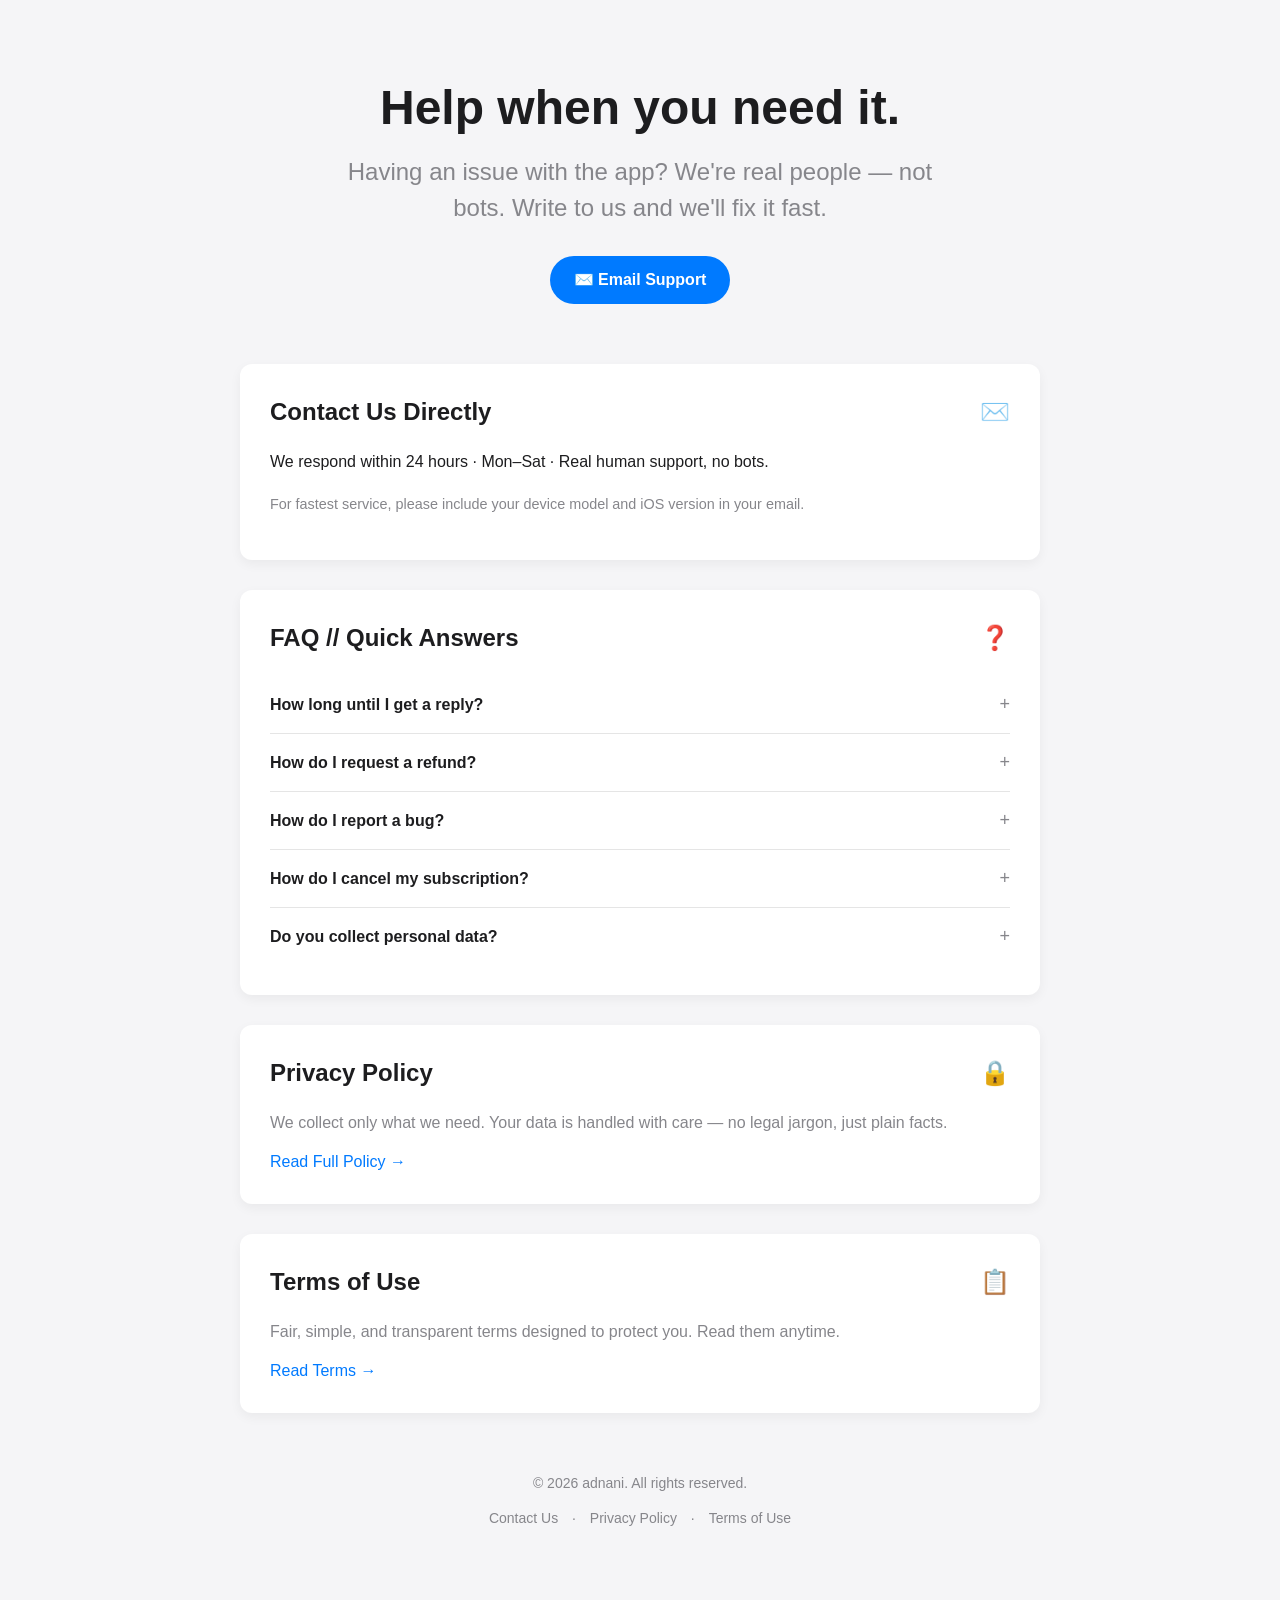
==== index.html @ 338322b2 "support website for ios app" ====
<!DOCTYPE html>
<html lang="en">

<head>
    <meta charset="UTF-8">
    <meta name="viewport" content="width=device-width, initial-scale=1.0">
    <title>Support - Your App Name</title>
    <style>
        :root {
            --primary-color: #007aff;
            /* iOS Blue */
            --bg-color: #f5f5f7;
            --text-color: #1d1d1f;
            --secondary-text: #86868b;
            --white: #ffffff;
            --border-radius: 12px;
            --spacing: 20px;
        }

        body {
            font-family: -apple-system, BlinkMacSystemFont, "Segoe UI", Roboto, Helvetica, Arial, sans-serif;
            background-color: var(--bg-color);
            color: var(--text-color);
            margin: 0;
            padding: 0;
            line-height: 1.5;
        }

        .container {
            max-width: 800px;
            margin: 0 auto;
            padding: 40px 20px;
        }

        header {
            text-align: center;
            margin-bottom: 60px;
        }

        h1 {
            font-size: 48px;
            font-weight: 700;
            margin-bottom: 10px;
        }

        .subtitle {
            font-size: 24px;
            color: var(--secondary-text);
            max-width: 600px;
            margin: 0 auto 30px;
        }

        .btn {
            display: inline-block;
            background-color: var(--primary-color);
            color: var(--white);
            padding: 12px 24px;
            border-radius: 24px;
            text-decoration: none;
            font-weight: 600;
            transition: opacity 0.2s;
        }

        .btn:hover {
            opacity: 0.9;
        }

        .section {
            background-color: var(--white);
            border-radius: var(--border-radius);
            padding: 30px;
            margin-bottom: 30px;
            box-shadow: 0 4px 12px rgba(0, 0, 0, 0.05);
        }

        .section-header {
            display: flex;
            justify-content: space-between;
            align-items: center;
            margin-bottom: 20px;
        }

        .section-header h2 {
            margin: 0;
            font-size: 24px;
        }

        .icon {
            font-size: 24px;
        }

        /* FAQ Styling */
        .faq-item {
            border-bottom: 1px solid #e5e5e5;
            padding: 15px 0;
        }

        .faq-item:last-child {
            border-bottom: none;
        }

        .faq-question {
            font-weight: 600;
            cursor: pointer;
            display: flex;
            justify-content: space-between;
            align-items: center;
        }

        .faq-answer {
            display: none;
            margin-top: 10px;
            color: var(--secondary-text);
            font-size: 15px;
        }

        .faq-answer.active {
            display: block;
        }

        .plus {
            font-weight: normal;
            color: var(--secondary-text);
            font-size: 18px;
        }

        /* Policy Styling */
        .policy-text {
            color: var(--secondary-text);
            margin-bottom: 15px;
        }

        .policy-link {
            color: var(--primary-color);
            text-decoration: none;
            font-weight: 500;
        }

        footer {
            text-align: center;
            color: var(--secondary-text);
            margin-top: 60px;
            font-size: 14px;
            padding-bottom: 40px;
        }

        footer a {
            color: var(--secondary-text);
            text-decoration: none;
            margin: 0 10px;
        }

        table {
            width: 100%;
            border-collapse: collapse;
            margin-top: 20px;
        }

        th,
        td {
            text-align: left;
            padding: 12px 0;
            border-bottom: 1px solid #eee;
        }

        th {
            color: var(--secondary-text);
            font-weight: 500;
            font-size: 14px;
        }

        /* Modal for full policy/terms */
        .modal {
            display: none;
            position: fixed;
            z-index: 100;
            left: 0;
            top: 0;
            width: 100%;
            height: 100%;
            overflow: auto;
            background-color: rgba(0, 0, 0, 0.4);
            backdrop-filter: blur(5px);
        }

        .modal-content {
            background-color: var(--white);
            margin: 5% auto;
            padding: 40px;
            border-radius: var(--border-radius);
            width: 80%;
            max-width: 700px;
            position: relative;
            max-height: 80vh;
            overflow-y: auto;
        }

        .close {
            position: absolute;
            top: 20px;
            right: 20px;
            color: #aaa;
            font-size: 28px;
            font-weight: bold;
            cursor: pointer;
        }

        .close:hover,
        .close:focus {
            color: black;
            text-decoration: none;
            cursor: pointer;
        }
    </style>
</head>

<body>

    <div class="container">
        <header>
            <h1>Help when you need it.</h1>
            <p class="subtitle">Having an issue with the app? We're real people — not bots. Write to us and we'll fix it
                fast.</p>
            <a href="mailto:mohamedeladnani0@gmail.com" class="btn">✉️ Email Support</a>
        </header>

        <!-- Support Section -->
        <div class="section" id="contact">
            <div class="section-header">
                <h2>Contact Us Directly</h2>
                <span class="icon">✉️</span>
            </div>
            <p>We respond within 24 hours · Mon–Sat · Real human support, no bots.</p>
            <p style="color: var(--secondary-text); font-size: 0.9em; margin-top: 20px;">
                For fastest service, please include your device model and iOS version in your email.
            </p>
        </div>

        <!-- FAQ Section -->
        <div class="section" id="faq">
            <div class="section-header">
                <h2>FAQ // Quick Answers</h2>
                <span class="icon">❓</span>
            </div>

            <div class="faq-item">
                <div class="faq-question">How long until I get a reply? <span class="plus">+</span></div>
                <div class="faq-answer">We aim to respond within 24 hours on business days. Add "URGENT" to your subject
                    line if it's time-sensitive.</div>
            </div>

            <div class="faq-item">
                <div class="faq-question">How do I request a refund? <span class="plus">+</span></div>
                <div class="faq-answer">App Store purchases are managed by Apple. Visit reportaproblem.apple.com to
                    submit a refund request. You can also email us and we'll guide you through it.</div>
            </div>

            <div class="faq-item">
                <div class="faq-question">How do I report a bug? <span class="plus">+</span></div>
                <div class="faq-answer">Email us your device model, iOS version, and the steps that caused the bug. A
                    screenshot or screen recording helps a lot and speeds up the fix.</div>
            </div>

            <div class="faq-item">
                <div class="faq-question">How do I cancel my subscription? <span class="plus">+</span></div>
                <div class="faq-answer">Go to Settings → Your Name → Subscriptions on your iPhone, find the app, and tap
                    Cancel Subscription. Refunds are handled directly through Apple.</div>
            </div>

            <div class="faq-item">
                <div class="faq-question">Do you collect personal data? <span class="plus">+</span></div>
                <div class="faq-answer">Only the minimum needed to run the app. Read our Privacy Policy below for a full
                    breakdown. We never sell data to anyone.</div>
            </div>
        </div>

        <!-- Privacy Policy Teaser -->
        <div class="section" id="privacy">
            <div class="section-header">
                <h2>Privacy Policy</h2>
                <span class="icon">🔒</span>
            </div>
            <p class="policy-text">We collect only what we need. Your data is handled with care — no legal jargon, just
                plain facts.</p>
            <a href="#" class="policy-link" onclick="openModal('privacyModal')">Read Full Policy →</a>
        </div>

        <!-- Terms of Use Teaser -->
        <div class="section" id="terms">
            <div class="section-header">
                <h2>Terms of Use</h2>
                <span class="icon">📋</span>
            </div>
            <p class="policy-text">Fair, simple, and transparent terms designed to protect you. Read them anytime.</p>
            <a href="#" class="policy-link" onclick="openModal('termsModal')">Read Terms →</a>
        </div>

        <footer>
            <p>&copy; 2026 adnani. All rights reserved.</p>
            <p>
                <a href="mailto:mohamedeladnani0@gmail.com">Contact Us</a> ·
                <a href="#" onclick="openModal('privacyModal')">Privacy Policy</a> ·
                <a href="#" onclick="openModal('termsModal')">Terms of Use</a>
            </p>
        </footer>
    </div>

    <!-- Privacy Modal -->
    <div id="privacyModal" class="modal">
        <div class="modal-content">
            <span class="close" onclick="closeModal('privacyModal')">&times;</span>
            <h2>Privacy Policy</h2>
            <p class="subtitle" style="font-size: 16px; margin: 0 0 20px;">Last updated: March 2026</p>

            <h3>1. Introduction</h3>
            <p>We are committed to protecting your privacy. This policy explains how we handle information in connection
                with our iOS applications published on the Apple App Store. We collect only the minimum data needed, and
                your personal information is never sold.</p>

            <h3>2. Data We Collect</h3>
            <p>We do not collect any personal data that identifies you directly. We may collect anonymous usage data to
                help us improve the app stability and performance.</p>

            <h3>3. Your Rights</h3>
            <p>You have the right to request information about the data we hold on you. Since we collect minimal to no
                personal data, we likely hold no data that can be linked back to you personally.</p>

            <h3>4. Contact Us</h3>
            <p>If you have any questions about this Privacy Policy, please contact us at: <a
                    href="mailto:mohamedeladnani0@gmail.com">mohamedeladnani0@gmail.com</a></p>
        </div>
    </div>

    <!-- Terms Modal -->
    <div id="termsModal" class="modal">
        <div class="modal-content">
            <span class="close" onclick="closeModal('termsModal')">&times;</span>
            <h2>Terms of Use</h2>
            <p class="subtitle" style="font-size: 16px; margin: 0 0 20px;">Last updated: March 2026</p>

            <h3>1. Acceptance</h3>
            <p>By downloading, installing, or using this app, you agree to these Terms. If you do not agree, please do
                not use the app.</p>

            <h3>2. License to Use</h3>
            <p>You receive a personal, non-exclusive, non-transferable license to use the app on any Apple device you
                own, in accordance with Apple's App Store Terms and these terms.</p>

            <h3>3. User Content</h3>
            <p>You are responsible for any content you create using the app. We do not claim ownership of your content.
            </p>

            <h3>4. Liability</h3>
            <p>The app is provided "as is". We are not liable for any damages arising from your use of the app.</p>
        </div>
    </div>

    <script>
        // FAQ Toggle
        document.querySelectorAll('.faq-question').forEach(item => {
            item.addEventListener('click', event => {
                const answer = item.nextElementSibling;
                const plus = item.querySelector('.plus');

                if (answer.style.display === "block") {
                    answer.style.display = "none";
                    plus.textContent = "+";
                } else {
                    answer.style.display = "block";
                    plus.textContent = "-";
                }
            });
        });

        // Modal Logic
        function openModal(modalId) {
            document.getElementById(modalId).style.display = "block";
            document.body.style.overflow = "hidden"; // Prevent scrolling
        }

        function closeModal(modalId) {
            document.getElementById(modalId).style.display = "none";
            document.body.style.overflow = "auto"; // Re-enable scrolling
        }

        // Close modal when clicking outside
        window.onclick = function (event) {
            if (event.target.classList.contains('modal')) {
                event.target.style.display = "none";
                document.body.style.overflow = "auto";
            }
        }
    </script>

</body>

</html>
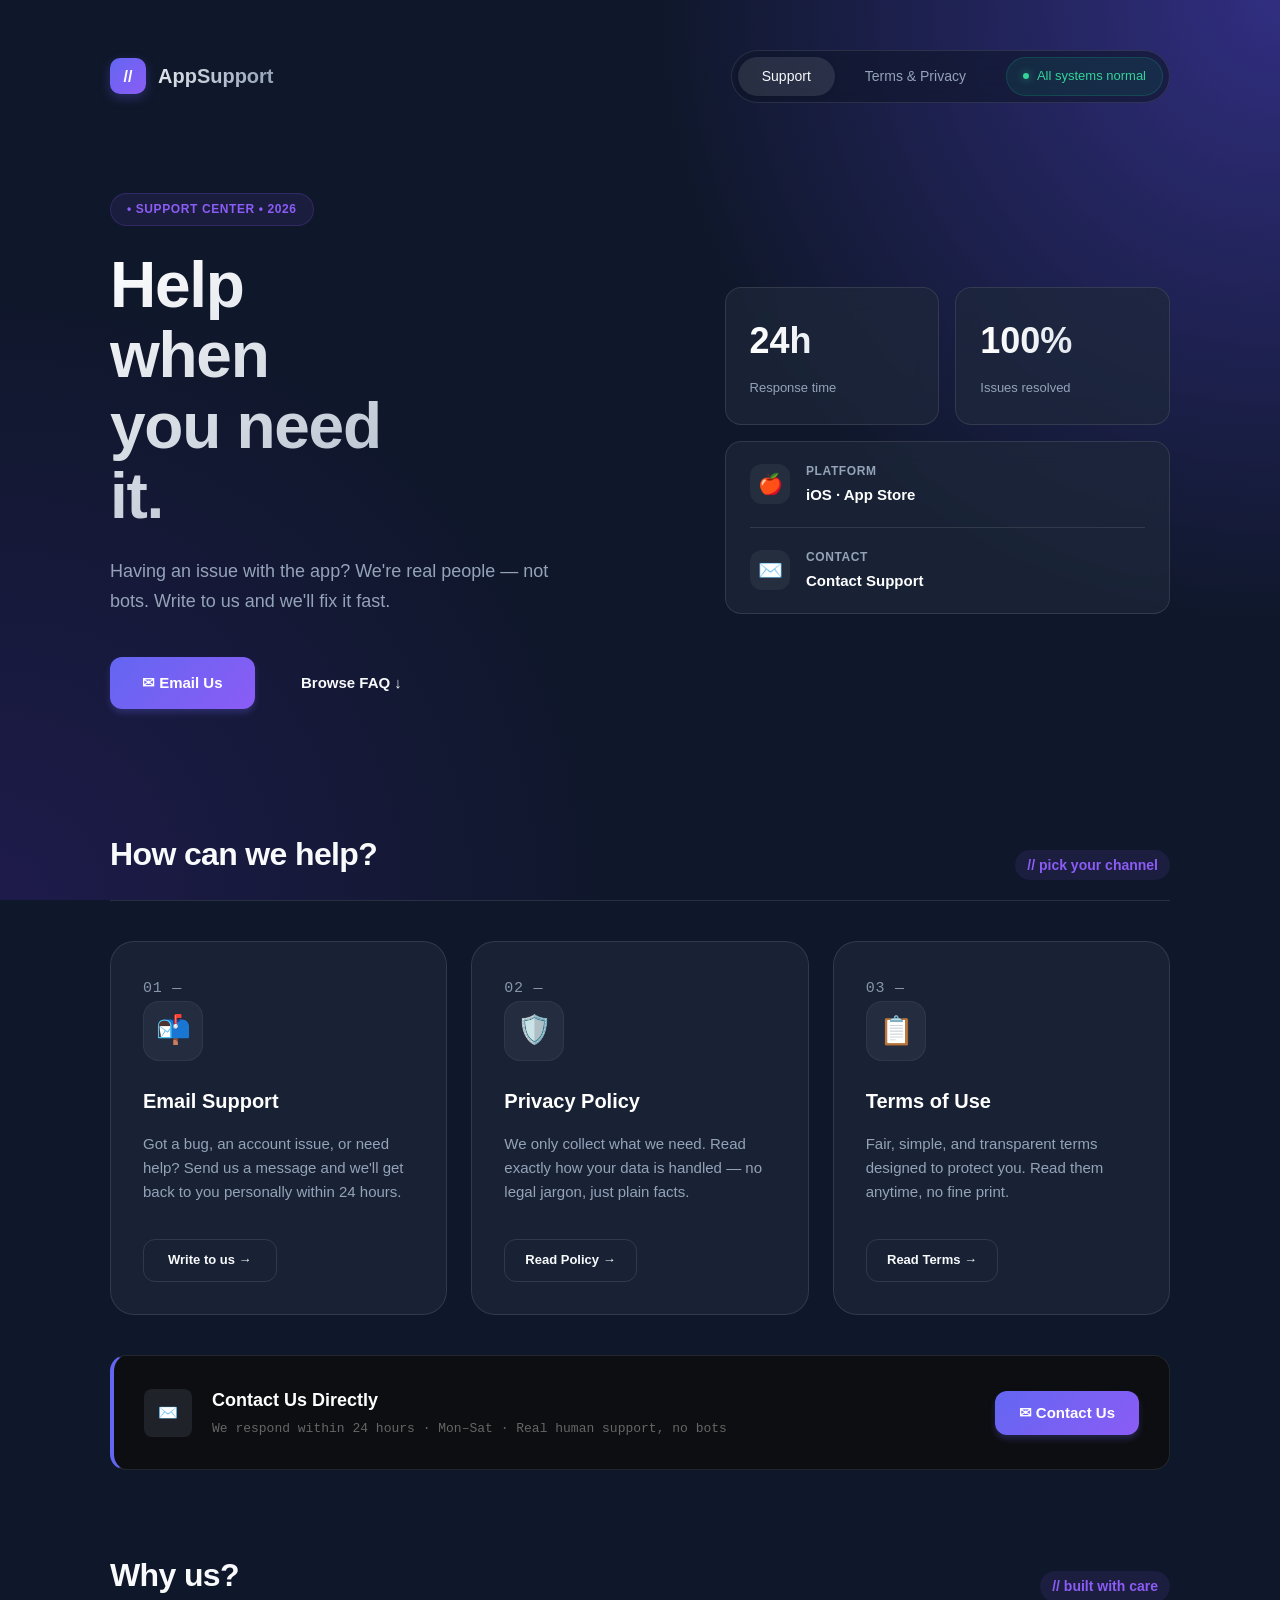
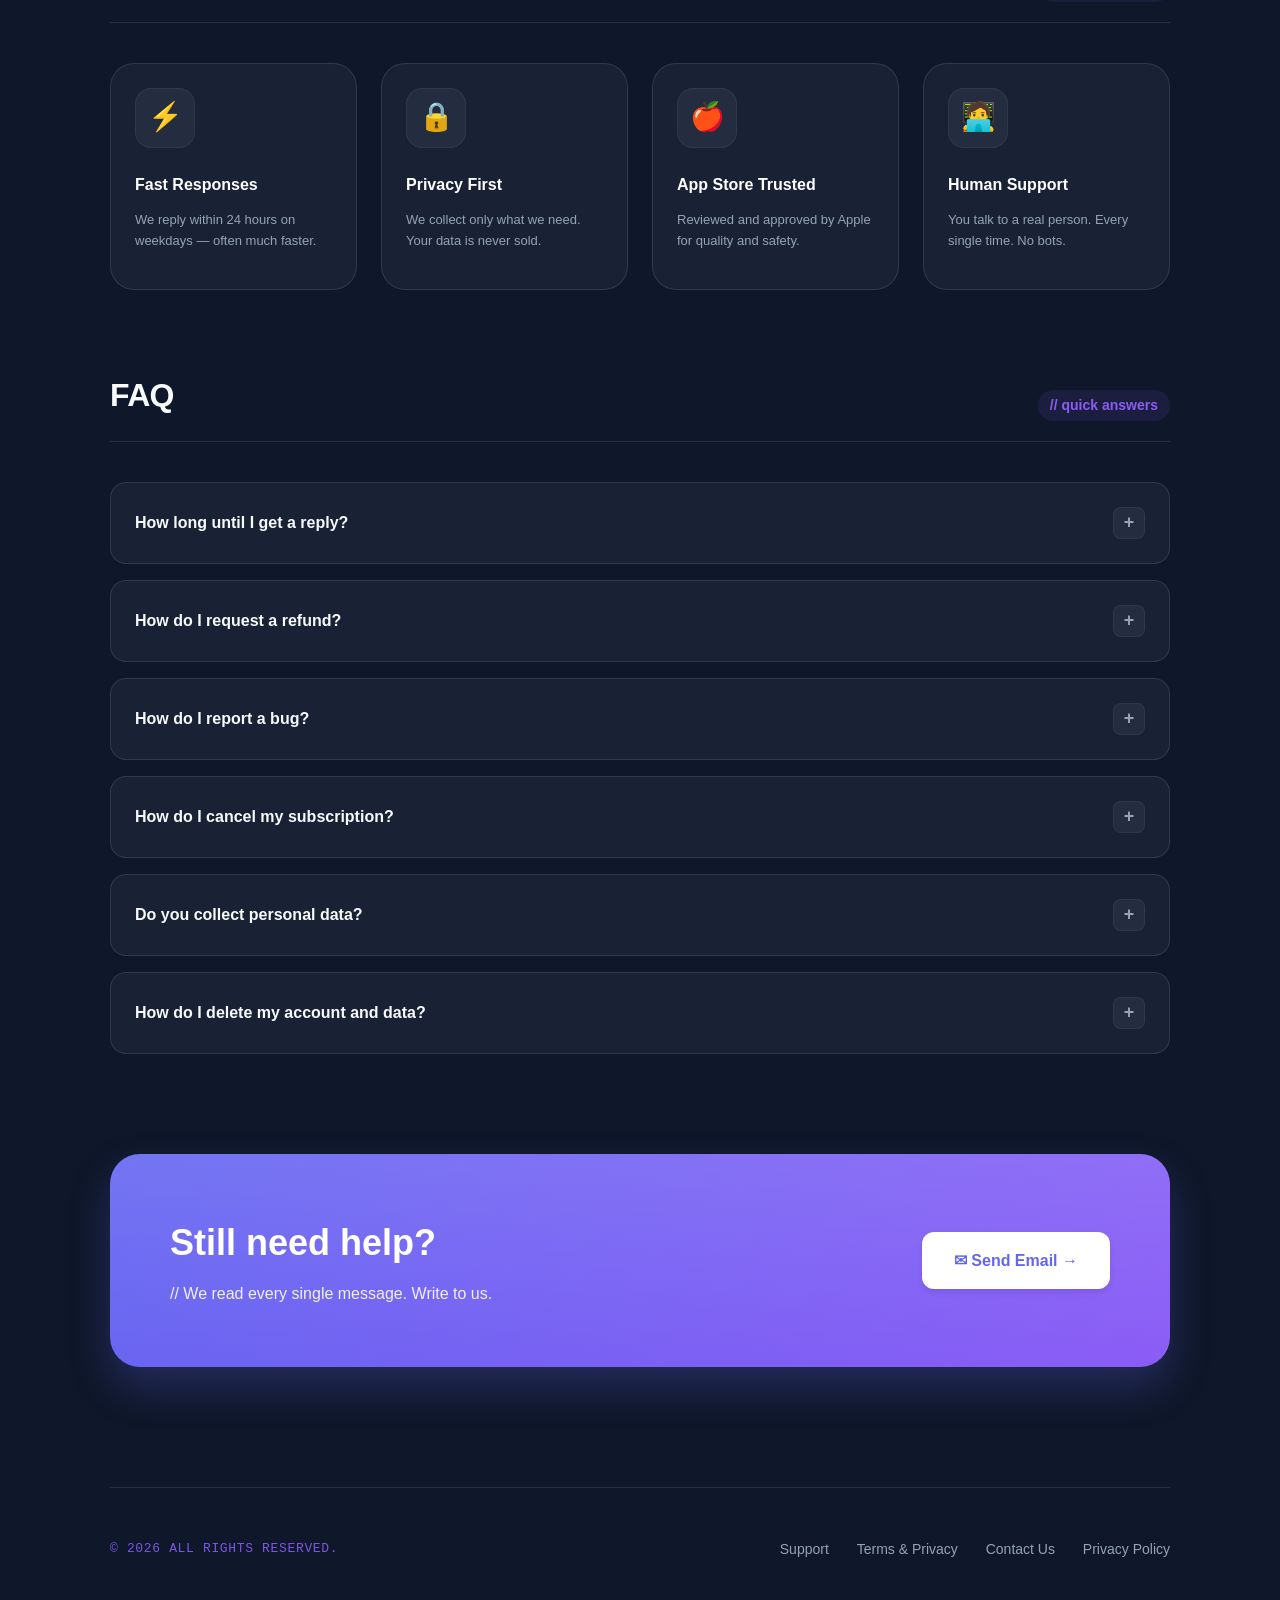
==== commit c2087f1f: "support website for ios app" ====
--- a/index.html
+++ b/index.html
@@ -4,394 +4,269 @@
 <head>
     <meta charset="UTF-8">
     <meta name="viewport" content="width=device-width, initial-scale=1.0">
-    <title>Support - Your App Name</title>
-    <style>
-        :root {
-            --primary-color: #007aff;
-            /* iOS Blue */
-            --bg-color: #f5f5f7;
-            --text-color: #1d1d1f;
-            --secondary-text: #86868b;
-            --white: #ffffff;
-            --border-radius: 12px;
-            --spacing: 20px;
-        }
-
-        body {
-            font-family: -apple-system, BlinkMacSystemFont, "Segoe UI", Roboto, Helvetica, Arial, sans-serif;
-            background-color: var(--bg-color);
-            color: var(--text-color);
-            margin: 0;
-            padding: 0;
-            line-height: 1.5;
-        }
-
-        .container {
-            max-width: 800px;
-            margin: 0 auto;
-            padding: 40px 20px;
-        }
-
-        header {
-            text-align: center;
-            margin-bottom: 60px;
-        }
-
-        h1 {
-            font-size: 48px;
-            font-weight: 700;
-            margin-bottom: 10px;
-        }
-
-        .subtitle {
-            font-size: 24px;
-            color: var(--secondary-text);
-            max-width: 600px;
-            margin: 0 auto 30px;
-        }
-
-        .btn {
-            display: inline-block;
-            background-color: var(--primary-color);
-            color: var(--white);
-            padding: 12px 24px;
-            border-radius: 24px;
-            text-decoration: none;
-            font-weight: 600;
-            transition: opacity 0.2s;
-        }
-
-        .btn:hover {
-            opacity: 0.9;
-        }
-
-        .section {
-            background-color: var(--white);
-            border-radius: var(--border-radius);
-            padding: 30px;
-            margin-bottom: 30px;
-            box-shadow: 0 4px 12px rgba(0, 0, 0, 0.05);
-        }
-
-        .section-header {
-            display: flex;
-            justify-content: space-between;
-            align-items: center;
-            margin-bottom: 20px;
-        }
-
-        .section-header h2 {
-            margin: 0;
-            font-size: 24px;
-        }
-
-        .icon {
-            font-size: 24px;
-        }
-
-        /* FAQ Styling */
-        .faq-item {
-            border-bottom: 1px solid #e5e5e5;
-            padding: 15px 0;
-        }
-
-        .faq-item:last-child {
-            border-bottom: none;
-        }
-
-        .faq-question {
-            font-weight: 600;
-            cursor: pointer;
-            display: flex;
-            justify-content: space-between;
-            align-items: center;
-        }
-
-        .faq-answer {
-            display: none;
-            margin-top: 10px;
-            color: var(--secondary-text);
-            font-size: 15px;
-        }
-
-        .faq-answer.active {
-            display: block;
-        }
-
-        .plus {
-            font-weight: normal;
-            color: var(--secondary-text);
-            font-size: 18px;
-        }
-
-        /* Policy Styling */
-        .policy-text {
-            color: var(--secondary-text);
-            margin-bottom: 15px;
-        }
-
-        .policy-link {
-            color: var(--primary-color);
-            text-decoration: none;
-            font-weight: 500;
-        }
-
-        footer {
-            text-align: center;
-            color: var(--secondary-text);
-            margin-top: 60px;
-            font-size: 14px;
-            padding-bottom: 40px;
-        }
-
-        footer a {
-            color: var(--secondary-text);
-            text-decoration: none;
-            margin: 0 10px;
-        }
-
-        table {
-            width: 100%;
-            border-collapse: collapse;
-            margin-top: 20px;
-        }
-
-        th,
-        td {
-            text-align: left;
-            padding: 12px 0;
-            border-bottom: 1px solid #eee;
-        }
-
-        th {
-            color: var(--secondary-text);
-            font-weight: 500;
-            font-size: 14px;
-        }
-
-        /* Modal for full policy/terms */
-        .modal {
-            display: none;
-            position: fixed;
-            z-index: 100;
-            left: 0;
-            top: 0;
-            width: 100%;
-            height: 100%;
-            overflow: auto;
-            background-color: rgba(0, 0, 0, 0.4);
-            backdrop-filter: blur(5px);
-        }
-
-        .modal-content {
-            background-color: var(--white);
-            margin: 5% auto;
-            padding: 40px;
-            border-radius: var(--border-radius);
-            width: 80%;
-            max-width: 700px;
-            position: relative;
-            max-height: 80vh;
-            overflow-y: auto;
-        }
-
-        .close {
-            position: absolute;
-            top: 20px;
-            right: 20px;
-            color: #aaa;
-            font-size: 28px;
-            font-weight: bold;
-            cursor: pointer;
-        }
-
-        .close:hover,
-        .close:focus {
-            color: black;
-            text-decoration: none;
-            cursor: pointer;
-        }
-    </style>
+    <title>AppSupport // Center</title>
+    <link rel="stylesheet" href="css/style.css">
+    <script src="js/script.js" defer></script>
 </head>
 
 <body>
 
     <div class="container">
-        <header>
-            <h1>Help when you need it.</h1>
-            <p class="subtitle">Having an issue with the app? We're real people — not bots. Write to us and we'll fix it
-                fast.</p>
-            <a href="mailto:mohamedeladnani0@gmail.com" class="btn">✉️ Email Support</a>
+
+        <!-- Navigation -->
+        <nav class="top-nav">
+            <div class="brand">
+                <span class="brand-icon">//</span>
+                AppSupport
+            </div>
+
+            <div class="nav-pill">
+                <a href="#" class="nav-item active">Support</a>
+                <a href="legal.html" class="nav-item">Terms & Privacy</a>
+                <div class="status-badge">
+                    <div class="status-dot"></div>
+                    All systems normal
+                </div>
+        </nav>
+
+        <!-- Hero Section -->
+        <header class="hero-layout">
+            <div class="hero-left">
+                <div class="label-pill">• SUPPORT CENTER • 2026</div>
+                <h1>Help<br>when<br>you need<br>it.</h1>
+
+                <p class="hero-desc">
+                    Having an issue with the app? We're real people — not bots. Write to us and we'll fix it fast.
+                </p>
+
+                <div class="hero-actions">
+                    <a href="mailto:mohamedeladnani0@gmail.com" class="btn">✉ Email Us</a>
+                    <a href="#faq" class="btn btn-outline" style="border: none;">Browse FAQ ↓</a>
+                </div>
+            </div>
+
+            <div class="hero-right">
+                <div class="status-row">
+                    <div class="stats-box">
+                        <div class="big-stat">24h</div>
+                        <span class="stat-desc">Response time</span>
+                    </div>
+                    <div class="stats-box">
+                        <div class="big-stat">100%</div>
+                        <span class="stat-desc">Issues resolved</span>
+                    </div>
+                </div>
+
+                <div class="info-list">
+                    <div class="info-row-item">
+                        <span class="info-icon">🍎</span>
+                        <div class="info-content">
+                            <div>Platform</div>
+                            <div>iOS · App Store</div>
+                        </div>
+                    </div>
+                    <div class="info-row-item">
+                        <span class="info-icon">✉️</span>
+                        <div class="info-content">
+                            <div>Contact</div>
+                            <div class="link-primary">Contact Support</div>
+                        </div>
+                    </div>
+                </div>
+            </div>
         </header>
 
-        <!-- Support Section -->
-        <div class="section" id="contact">
+        <!-- Channels Section -->
+        <section id="channels">
             <div class="section-header">
-                <h2>Contact Us Directly</h2>
-                <span class="icon">✉️</span>
-            </div>
-            <p>We respond within 24 hours · Mon–Sat · Real human support, no bots.</p>
-            <p style="color: var(--secondary-text); font-size: 0.9em; margin-top: 20px;">
-                For fastest service, please include your device model and iOS version in your email.
-            </p>
+                <h2>How can we help?</h2>
+                <span class="section-tag">// pick your channel</span>
+            </div>
+
+            <div class="card-grid">
+                <!-- Email Card -->
+                <div class="feature-card">
+                    <span class="card-text mono mb-20">01 —</span>
+                    <span class="card-icon">📬</span>
+                    <span class="card-title">Email Support</span>
+                    <p class="card-text">Got a bug, an account issue, or need help? Send us a message and we'll get back
+                        to you personally within 24 hours.</p>
+                    <a href="mailto:mohamedeladnani0@gmail.com" class="btn btn-outline small-btn">Write to us →</a>
+                </div>
+
+                <!-- Privacy Card -->
+                <div class="feature-card">
+                    <span class="card-text mono" style="margin-bottom: 20px;">02 —</span>
+                    <span class="card-icon">🛡️</span>
+                    <span class="card-title">Privacy Policy</span>
+                    <p class="card-text">We only collect what we need. Read exactly how your data is handled — no legal
+                        jargon, just plain facts.</p>
+                    <a href="legal.html#privacy" class="btn btn-outline"
+                        style="margin: 20px 0 0 0; padding: 10px 20px; font-size: 13px;">Read Policy →</a>
+                </div>
+
+                <!-- Terms Card -->
+                <div class="feature-card">
+                    <span class="card-text mono" style="margin-bottom: 20px;">03 —</span>
+                    <span class="card-icon">📋</span>
+                    <span class="card-title">Terms of Use</span>
+                    <p class="card-text">Fair, simple, and transparent terms designed to protect you. Read them anytime,
+                        no fine print.</p>
+                    <a href="legal.html#terms" class="btn btn-outline"
+                        style="margin: 20px 0 0 0; padding: 10px 20px; font-size: 13px;">Read Terms →</a>
+                </div>
+            </div>
+        </section>
+
+        <!-- Contact Banner -->
+        <div
+            style="background: #0d0e11; border: 1px solid #23262d; border-radius: 16px; padding: 30px; margin-top: 40px; display: flex; justify-content: space-between; align-items: center; border-left: 4px solid var(--primary-color);">
+            <div style="display: flex; gap: 20px; align-items: center;">
+                <div
+                    style="background: #1f2228; width: 48px; height: 48px; display: flex; align-items: center; justify-content: center; border-radius: 8px;">
+                    ✉️</div>
+                <div>
+                    <h3 style="margin: 0; font-size: 18px; color: white;">Contact Us Directly</h3>
+                    <p style="margin: 4px 0 0 0; font-size: 13px; color: #666; font-family: monospace;">We respond
+                        within 24 hours · Mon–Sat · Real human support, no bots</p>
+                </div>
+            </div>
+            <a href="mailto:mohamedeladnani0@gmail.com" class="btn" style="padding: 10px 24px;">✉ Contact Us</a>
         </div>
 
+        <!-- Why Us Section -->
+        <section>
+            <div class="section-header">
+                <h2>Why us?</h2>
+                <span class="section-tag">// built with care</span>
+            </div>
+
+            <div class="card-grid" style="grid-template-columns: repeat(auto-fit, minmax(220px, 1fr));">
+                <div class="feature-card" style="padding: 24px;">
+                    <span class="card-icon">⚡</span>
+                    <span class="card-title" style="font-size: 16px;">Fast Responses</span>
+                    <p class="card-text" style="font-size: 13px;">We reply within 24 hours on weekdays — often much
+                        faster.</p>
+                </div>
+                <div class="feature-card" style="padding: 24px;">
+                    <span class="card-icon">🔒</span>
+                    <span class="card-title" style="font-size: 16px;">Privacy First</span>
+                    <p class="card-text" style="font-size: 13px;">We collect only what we need. Your data is never sold.
+                    </p>
+                </div>
+                <div class="feature-card" style="padding: 24px;">
+                    <span class="card-icon">🍎</span>
+                    <span class="card-title" style="font-size: 16px;">App Store Trusted</span>
+                    <p class="card-text" style="font-size: 13px;">Reviewed and approved by Apple for quality and safety.
+                    </p>
+                </div>
+                <div class="feature-card" style="padding: 24px;">
+                    <span class="card-icon">🧑‍💻</span>
+                    <span class="card-title" style="font-size: 16px;">Human Support</span>
+                    <p class="card-text" style="font-size: 13px;">You talk to a real person. Every single time. No bots.
+                    </p>
+                </div>
+            </div>
+        </section>
+
         <!-- FAQ Section -->
-        <div class="section" id="faq">
+        <section id="faq">
             <div class="section-header">
-                <h2>FAQ // Quick Answers</h2>
-                <span class="icon">❓</span>
-            </div>
-
-            <div class="faq-item">
-                <div class="faq-question">How long until I get a reply? <span class="plus">+</span></div>
-                <div class="faq-answer">We aim to respond within 24 hours on business days. Add "URGENT" to your subject
-                    line if it's time-sensitive.</div>
-            </div>
-
-            <div class="faq-item">
-                <div class="faq-question">How do I request a refund? <span class="plus">+</span></div>
-                <div class="faq-answer">App Store purchases are managed by Apple. Visit reportaproblem.apple.com to
-                    submit a refund request. You can also email us and we'll guide you through it.</div>
-            </div>
-
-            <div class="faq-item">
-                <div class="faq-question">How do I report a bug? <span class="plus">+</span></div>
-                <div class="faq-answer">Email us your device model, iOS version, and the steps that caused the bug. A
-                    screenshot or screen recording helps a lot and speeds up the fix.</div>
-            </div>
-
-            <div class="faq-item">
-                <div class="faq-question">How do I cancel my subscription? <span class="plus">+</span></div>
-                <div class="faq-answer">Go to Settings → Your Name → Subscriptions on your iPhone, find the app, and tap
-                    Cancel Subscription. Refunds are handled directly through Apple.</div>
-            </div>
-
-            <div class="faq-item">
-                <div class="faq-question">Do you collect personal data? <span class="plus">+</span></div>
-                <div class="faq-answer">Only the minimum needed to run the app. Read our Privacy Policy below for a full
-                    breakdown. We never sell data to anyone.</div>
-            </div>
+                <h2>FAQ</h2>
+                <span class="section-tag">// quick answers</span>
+            </div>
+
+            <div class="faq-list">
+                <div class="faq-box">
+                    <div class="faq-title" onclick="toggleFaq(this)">
+                        How long until I get a reply?
+                        <div class="faq-toggle">+</div>
+                    </div>
+                    <div class="faq-content">
+                        We aim to respond within 24 hours on business days. Add "URGENT" to your subject line if it's
+                        time-sensitive.
+                    </div>
+                </div>
+
+                <div class="faq-box">
+                    <div class="faq-title" onclick="toggleFaq(this)">
+                        How do I request a refund?
+                        <div class="faq-toggle">+</div>
+                    </div>
+                    <div class="faq-content">
+                        App Store purchases are managed by Apple. Visit reportaproblem.apple.com to submit a refund
+                        request. You can also email us and we'll guide you through it.
+                    </div>
+                </div>
+
+                <div class="faq-box">
+                    <div class="faq-title" onclick="toggleFaq(this)">
+                        How do I report a bug?
+                        <div class="faq-toggle">+</div>
+                    </div>
+                    <div class="faq-content">
+                        Email us your device model, iOS version, and the steps that caused the bug. A screenshot or
+                        screen recording helps a lot and speeds up the fix.
+                    </div>
+                </div>
+
+                <div class="faq-box">
+                    <div class="faq-title" onclick="toggleFaq(this)">
+                        How do I cancel my subscription?
+                        <div class="faq-toggle">+</div>
+                    </div>
+                    <div class="faq-content">
+                        Go to Settings → Your Name → Subscriptions on your iPhone, find the app, and tap Cancel
+                        Subscription. Refunds are handled directly through Apple.
+                    </div>
+                </div>
+
+                <div class="faq-box">
+                    <div class="faq-title" onclick="toggleFaq(this)">
+                        Do you collect personal data?
+                        <div class="faq-toggle">+</div>
+                    </div>
+                    <div class="faq-content">
+                        Only the minimum needed to run the app. Read our Privacy Policy for a full breakdown. We never
+                        sell data to anyone.
+                    </div>
+                </div>
+
+                <div class="faq-box">
+                    <div class="faq-title" onclick="toggleFaq(this)">
+                        How do I delete my account and data?
+                        <div class="faq-toggle">+</div>
+                    </div>
+                    <div class="faq-content">
+                        Email us with the subject "Delete My Account" and we'll permanently remove your account and all
+                        associated data within 7 days.
+                    </div>
+                </div>
+            </div>
+        </section>
+
+        <!-- Bottom Banner -->
+        <div class="banner">
+            <div>
+                <h2>Still need help?</h2>
+                <p>// We read every single message. Write to us.</p>
+            </div>
+            <a href="mailto:mohamedeladnani0@gmail.com" class="banner-btn">✉ Send Email →</a>
         </div>
 
-        <!-- Privacy Policy Teaser -->
-        <div class="section" id="privacy">
-            <div class="section-header">
-                <h2>Privacy Policy</h2>
-                <span class="icon">🔒</span>
-            </div>
-            <p class="policy-text">We collect only what we need. Your data is handled with care — no legal jargon, just
-                plain facts.</p>
-            <a href="#" class="policy-link" onclick="openModal('privacyModal')">Read Full Policy →</a>
-        </div>
-
-        <!-- Terms of Use Teaser -->
-        <div class="section" id="terms">
-            <div class="section-header">
-                <h2>Terms of Use</h2>
-                <span class="icon">📋</span>
-            </div>
-            <p class="policy-text">Fair, simple, and transparent terms designed to protect you. Read them anytime.</p>
-            <a href="#" class="policy-link" onclick="openModal('termsModal')">Read Terms →</a>
-        </div>
-
+        <!-- Footer -->
         <footer>
-            <p>&copy; 2026 adnani. All rights reserved.</p>
-            <p>
-                <a href="mailto:mohamedeladnani0@gmail.com">Contact Us</a> ·
-                <a href="#" onclick="openModal('privacyModal')">Privacy Policy</a> ·
-                <a href="#" onclick="openModal('termsModal')">Terms of Use</a>
-            </p>
+            <span class="mono">© 2026 All rights reserved.</span>
+            <div class="footer-nav">
+                <a href="#">Support</a>
+                <a href="legal.html">Terms & Privacy</a>
+                <a href="mailto:mohamedeladnani0@gmail.com">Contact Us</a>
+                <a href="legal.html#privacy">Privacy Policy</a>
+            </div>
         </footer>
+
     </div>
 
-    <!-- Privacy Modal -->
-    <div id="privacyModal" class="modal">
-        <div class="modal-content">
-            <span class="close" onclick="closeModal('privacyModal')">&times;</span>
-            <h2>Privacy Policy</h2>
-            <p class="subtitle" style="font-size: 16px; margin: 0 0 20px;">Last updated: March 2026</p>
-
-            <h3>1. Introduction</h3>
-            <p>We are committed to protecting your privacy. This policy explains how we handle information in connection
-                with our iOS applications published on the Apple App Store. We collect only the minimum data needed, and
-                your personal information is never sold.</p>
-
-            <h3>2. Data We Collect</h3>
-            <p>We do not collect any personal data that identifies you directly. We may collect anonymous usage data to
-                help us improve the app stability and performance.</p>
-
-            <h3>3. Your Rights</h3>
-            <p>You have the right to request information about the data we hold on you. Since we collect minimal to no
-                personal data, we likely hold no data that can be linked back to you personally.</p>
-
-            <h3>4. Contact Us</h3>
-            <p>If you have any questions about this Privacy Policy, please contact us at: <a
-                    href="mailto:mohamedeladnani0@gmail.com">mohamedeladnani0@gmail.com</a></p>
-        </div>
-    </div>
-
-    <!-- Terms Modal -->
-    <div id="termsModal" class="modal">
-        <div class="modal-content">
-            <span class="close" onclick="closeModal('termsModal')">&times;</span>
-            <h2>Terms of Use</h2>
-            <p class="subtitle" style="font-size: 16px; margin: 0 0 20px;">Last updated: March 2026</p>
-
-            <h3>1. Acceptance</h3>
-            <p>By downloading, installing, or using this app, you agree to these Terms. If you do not agree, please do
-                not use the app.</p>
-
-            <h3>2. License to Use</h3>
-            <p>You receive a personal, non-exclusive, non-transferable license to use the app on any Apple device you
-                own, in accordance with Apple's App Store Terms and these terms.</p>
-
-            <h3>3. User Content</h3>
-            <p>You are responsible for any content you create using the app. We do not claim ownership of your content.
-            </p>
-
-            <h3>4. Liability</h3>
-            <p>The app is provided "as is". We are not liable for any damages arising from your use of the app.</p>
-        </div>
-    </div>
-
-    <script>
-        // FAQ Toggle
-        document.querySelectorAll('.faq-question').forEach(item => {
-            item.addEventListener('click', event => {
-                const answer = item.nextElementSibling;
-                const plus = item.querySelector('.plus');
-
-                if (answer.style.display === "block") {
-                    answer.style.display = "none";
-                    plus.textContent = "+";
-                } else {
-                    answer.style.display = "block";
-                    plus.textContent = "-";
-                }
-            });
-        });
-
-        // Modal Logic
-        function openModal(modalId) {
-            document.getElementById(modalId).style.display = "block";
-            document.body.style.overflow = "hidden"; // Prevent scrolling
-        }
-
-        function closeModal(modalId) {
-            document.getElementById(modalId).style.display = "none";
-            document.body.style.overflow = "auto"; // Re-enable scrolling
-        }
-
-        // Close modal when clicking outside
-        window.onclick = function (event) {
-            if (event.target.classList.contains('modal')) {
-                event.target.style.display = "none";
-                document.body.style.overflow = "auto";
-            }
-        }
-    </script>
-
 </body>
 
 </html>
--- a/css/style.css
+++ b/css/style.css
@@ -0,0 +1,688 @@
+:root {
+    /* Color Palette - Midnight Aurora */
+    --primary-color: #6366f1;
+    /* Indigo 500 */
+    --primary-hover: #4f46e5;
+    /* Indigo 600 */
+    --accent-color: #8b5cf6;
+    /* Violet 500 */
+    --bg-color: #0f172a;
+    /* Slate 900 */
+    --bg-gradient-start: #0f172a;
+    --bg-gradient-end: #1e1b4b;
+    /* Indigo 950 */
+
+    --card-bg: rgba(30, 41, 59, 0.7);
+    /* Slate 800 with opacity */
+    --card-border: rgba(255, 255, 255, 0.1);
+    --card-hover-border: rgba(99, 102, 241, 0.5);
+
+    --text-color: #f8fafc;
+    /* Slate 50 */
+    --secondary-text: #94a3b8;
+    /* Slate 400 */
+
+    --border-radius: 24px;
+    --btn-radius: 12px;
+    --spacing: 32px;
+
+    --shadow-sm: 0 4px 6px -1px rgba(0, 0, 0, 0.1), 0 2px 4px -1px rgba(0, 0, 0, 0.06);
+    --shadow-md: 0 10px 15px -3px rgba(0, 0, 0, 0.1), 0 4px 6px -2px rgba(0, 0, 0, 0.05);
+    --shadow-glow: 0 0 20px rgba(99, 102, 241, 0.3);
+}
+
+* {
+    box-sizing: border-box;
+}
+
+body {
+    font-family: 'Inter', -apple-system, BlinkMacSystemFont, "Segoe UI", Roboto, Helvetica, Arial, sans-serif;
+    background-color: var(--bg-color);
+    background-image:
+        radial-gradient(circle at top right, #312e81, transparent 40%),
+        radial-gradient(circle at bottom left, #1e1b4b, transparent 40%);
+    background-attachment: fixed;
+    color: var(--text-color);
+    margin: 0;
+    padding: 0;
+    line-height: 1.6;
+    min-height: 100vh;
+    overflow-x: hidden;
+}
+
+/* Utilities */
+.mono {
+    font-family: "SF Mono", "Monaco", "Inconsolata", "Fira Mono", monospace;
+    font-size: 13px;
+    letter-spacing: 0.05em;
+    text-transform: uppercase;
+    color: var(--accent-color);
+    opacity: 0.9;
+}
+
+.mb-20 {
+    margin-bottom: 20px;
+}
+
+.text-muted {
+    color: var(--secondary-text);
+}
+
+.container {
+    max-width: 1100px;
+    margin: 0 auto;
+    padding: 20px;
+}
+
+/* Navigation */
+.top-nav {
+    display: flex;
+    justify-content: space-between;
+    align-items: center;
+    padding: 30px 0;
+    margin-bottom: 60px;
+    position: relative;
+    z-index: 100;
+}
+
+.brand {
+    font-weight: 800;
+    font-size: 20px;
+    display: flex;
+    align-items: center;
+    gap: 12px;
+    background: linear-gradient(to right, #fff, #94a3b8);
+    -webkit-background-clip: text;
+    -webkit-text-fill-color: transparent;
+}
+
+.brand-icon {
+    background: linear-gradient(135deg, var(--primary-color), var(--accent-color));
+    color: white;
+    height: 36px;
+    width: 36px;
+    display: flex;
+    align-items: center;
+    justify-content: center;
+    border-radius: 10px;
+    font-size: 16px;
+    box-shadow: 0 4px 12px rgba(99, 102, 241, 0.3);
+    -webkit-text-fill-color: white;
+    /* Override gradient text */
+}
+
+.nav-pill {
+    background: rgba(15, 23, 42, 0.6);
+    backdrop-filter: blur(10px);
+    -webkit-backdrop-filter: blur(10px);
+    border: 1px solid var(--card-border);
+    border-radius: 30px;
+    padding: 6px;
+    display: flex;
+    gap: 6px;
+}
+
+.nav-item {
+    padding: 8px 24px;
+    border-radius: 24px;
+    color: var(--secondary-text);
+    text-decoration: none;
+    font-size: 14px;
+    font-weight: 500;
+    transition: all 0.3s cubic-bezier(0.4, 0, 0.2, 1);
+}
+
+.nav-item:hover {
+    color: var(--text-color);
+    background: rgba(255, 255, 255, 0.05);
+}
+
+.nav-item.active {
+    background: rgba(255, 255, 255, 0.1);
+    color: var(--text-color);
+    box-shadow: 0 2px 4px rgba(0, 0, 0, 0.1);
+}
+
+/* Status Badge */
+.status-badge {
+    background: rgba(16, 185, 129, 0.1);
+    /* Emerald tint */
+    border: 1px solid rgba(16, 185, 129, 0.2);
+    padding: 8px 16px;
+    border-radius: 20px;
+    display: flex;
+    align-items: center;
+    gap: 8px;
+    font-size: 13px;
+    color: #34d399;
+    /* Emerald 400 */
+    font-weight: 500;
+    margin-left: 10px;
+}
+
+.status-dot {
+    width: 6px;
+    height: 6px;
+    background-color: #34d399;
+    border-radius: 50%;
+    box-shadow: 0 0 8px rgba(52, 211, 153, 0.6);
+    animation: pulse 2s infinite;
+}
+
+@keyframes pulse {
+    0% {
+        transform: scale(1);
+        opacity: 1;
+    }
+
+    50% {
+        transform: scale(1.5);
+        opacity: 0.5;
+    }
+
+    100% {
+        transform: scale(1);
+        opacity: 1;
+    }
+}
+
+/* Hero Section */
+header.hero-layout {
+    display: grid;
+    grid-template-columns: 1.2fr 1fr;
+    gap: 80px;
+    align-items: center;
+    margin-bottom: 120px;
+}
+
+.label-pill {
+    display: inline-block;
+    padding: 6px 16px;
+    border-radius: 20px;
+    color: var(--accent-color);
+    background: rgba(139, 92, 246, 0.1);
+    border: 1px solid rgba(139, 92, 246, 0.2);
+    font-size: 12px;
+    font-weight: 600;
+    margin-bottom: 24px;
+    letter-spacing: 0.05em;
+}
+
+h1 {
+    font-size: 64px;
+    font-weight: 800;
+    margin: 0 0 24px 0;
+    line-height: 1.1;
+    letter-spacing: -0.02em;
+    background: linear-gradient(to bottom right, #ffffff, #94a3b8);
+    -webkit-background-clip: text;
+    -webkit-text-fill-color: transparent;
+}
+
+.hero-desc {
+    font-size: 18px;
+    color: var(--secondary-text);
+    margin-bottom: 40px;
+    max-width: 480px;
+    line-height: 1.7;
+}
+
+/* Buttons */
+.btn {
+    display: inline-flex;
+    align-items: center;
+    justify-content: center;
+    background: linear-gradient(135deg, var(--primary-color), var(--accent-color));
+    color: white;
+    padding: 14px 32px;
+    border-radius: var(--btn-radius);
+    text-decoration: none;
+    font-weight: 600;
+    font-size: 15px;
+    transition: all 0.3s ease;
+    border: none;
+    cursor: pointer;
+    box-shadow: 0 4px 6px rgba(99, 102, 241, 0.25);
+}
+
+.btn:hover {
+    transform: translateY(-2px);
+    box-shadow: 0 8px 12px rgba(99, 102, 241, 0.35);
+}
+
+.btn-outline {
+    background: transparent;
+    border: 1px solid var(--card-border);
+    color: var(--text-color);
+    margin-left: 10px;
+    box-shadow: none;
+}
+
+.btn-outline:hover {
+    background: rgba(255, 255, 255, 0.05);
+    border-color: rgba(255, 255, 255, 0.2);
+    transform: translateY(-2px);
+}
+
+.small-btn {
+    margin: 20px 0 0 0;
+    padding: 10px 24px;
+    font-size: 13px;
+    width: auto;
+}
+
+/* Hero Right Side - Stats */
+.status-row {
+    display: flex;
+    gap: 16px;
+    margin-bottom: 16px;
+}
+
+.stats-box {
+    background: var(--card-bg);
+    backdrop-filter: blur(12px);
+    -webkit-backdrop-filter: blur(12px);
+    border: 1px solid var(--card-border);
+    border-radius: 16px;
+    padding: 24px;
+    flex: 1;
+    transition: transform 0.3s ease;
+}
+
+.stats-box:hover {
+    transform: translateY(-5px);
+    border-color: var(--card-hover-border);
+}
+
+.big-stat {
+    font-size: 36px;
+    font-weight: 800;
+    color: white;
+    margin-bottom: 4px;
+    background: linear-gradient(to right, #fff, #cbd5e1);
+    -webkit-background-clip: text;
+    -webkit-text-fill-color: transparent;
+}
+
+.stat-desc {
+    font-size: 13px;
+    color: var(--secondary-text);
+    font-weight: 500;
+}
+
+.info-list {
+    background: var(--card-bg);
+    backdrop-filter: blur(12px);
+    -webkit-backdrop-filter: blur(12px);
+    border: 1px solid var(--card-border);
+    border-radius: 16px;
+    padding: 0 24px;
+}
+
+.info-row-item {
+    display: flex;
+    align-items: center;
+    gap: 16px;
+    padding: 20px 0;
+    border-bottom: 1px solid var(--card-border);
+}
+
+.info-row-item:last-child {
+    border-bottom: none;
+}
+
+.info-icon {
+    font-size: 20px;
+    background: rgba(255, 255, 255, 0.05);
+    width: 40px;
+    height: 40px;
+    display: flex;
+    align-items: center;
+    justify-content: center;
+    border-radius: 12px;
+}
+
+.info-content div:first-child {
+    font-size: 12px;
+    color: var(--secondary-text);
+    text-transform: uppercase;
+    font-weight: 600;
+    letter-spacing: 0.05em;
+    margin-bottom: 2px;
+}
+
+.info-content div:last-child {
+    font-weight: 600;
+    font-size: 15px;
+    color: white;
+}
+
+.link-primary {
+    color: var(--primary-color);
+}
+
+/* Section Styling */
+.section-header {
+    margin: 80px 0 40px;
+    display: flex;
+    justify-content: space-between;
+    align-items: flex-end;
+    padding-bottom: 20px;
+    border-bottom: 1px solid var(--card-border);
+}
+
+.section-header h2 {
+    font-size: 32px;
+    font-weight: 800;
+    margin: 0;
+    letter-spacing: -0.02em;
+}
+
+.section-tag {
+    font-family: inherit;
+    color: var(--accent-color);
+    font-size: 14px;
+    font-weight: 600;
+    background: rgba(139, 92, 246, 0.1);
+    padding: 4px 12px;
+    border-radius: 20px;
+}
+
+/* Cards Grid */
+.card-grid {
+    display: grid;
+    grid-template-columns: repeat(auto-fit, minmax(300px, 1fr));
+    gap: 24px;
+}
+
+.feature-card {
+    background: var(--card-bg);
+    backdrop-filter: blur(12px);
+    -webkit-backdrop-filter: blur(12px);
+    border: 1px solid var(--card-border);
+    border-radius: var(--border-radius);
+    padding: 32px;
+    transition: all 0.3s ease;
+    cursor: pointer;
+    position: relative;
+    overflow: hidden;
+}
+
+.feature-card::before {
+    content: '';
+    position: absolute;
+    top: 0;
+    left: 0;
+    width: 100%;
+    height: 100%;
+    background: radial-gradient(circle at top right, rgba(99, 102, 241, 0.1), transparent 50%);
+    opacity: 0;
+    transition: opacity 0.3s;
+}
+
+.feature-card:hover::before {
+    opacity: 1;
+}
+
+.feature-card:hover {
+    border-color: var(--card-hover-border);
+    transform: translateY(-5px);
+    box-shadow: var(--shadow-lg);
+}
+
+.card-icon {
+    font-size: 28px;
+    margin-bottom: 24px;
+    display: inline-block;
+    background: rgba(255, 255, 255, 0.05);
+    width: 60px;
+    height: 60px;
+    display: flex;
+    align-items: center;
+    justify-content: center;
+    border-radius: 16px;
+    border: 1px solid rgba(255, 255, 255, 0.05);
+}
+
+.feature-card:hover .card-icon {
+    background: linear-gradient(135deg, var(--primary-color), var(--accent-color));
+    color: white;
+}
+
+.card-title {
+    font-size: 20px;
+    font-weight: 700;
+    margin-bottom: 12px;
+    color: white;
+    display: block;
+}
+
+.card-text {
+    font-size: 15px;
+    color: var(--secondary-text);
+    line-height: 1.6;
+}
+
+/* FAQ Accordion */
+.faq-list {
+    display: flex;
+    flex-direction: column;
+    gap: 16px;
+}
+
+.faq-box {
+    background: var(--card-bg);
+    border: 1px solid var(--card-border);
+    border-radius: 16px;
+    overflow: hidden;
+    transition: all 0.3s;
+}
+
+.faq-title {
+    padding: 24px;
+    cursor: pointer;
+    display: flex;
+    justify-content: space-between;
+    align-items: center;
+    font-weight: 600;
+    font-size: 16px;
+    transition: background 0.2s;
+}
+
+.faq-title:hover {
+    background: rgba(255, 255, 255, 0.03);
+}
+
+.faq-content {
+    padding: 0 24px 24px;
+    color: var(--secondary-text);
+    font-size: 15px;
+    display: none;
+    line-height: 1.6;
+    border-top: 1px solid rgba(255, 255, 255, 0.05);
+    padding-top: 16px;
+}
+
+.faq-toggle {
+    background: rgba(255, 255, 255, 0.05);
+    width: 32px;
+    height: 32px;
+    display: flex;
+    align-items: center;
+    justify-content: center;
+    border-radius: 8px;
+    font-size: 18px;
+    border: 1px solid rgba(255, 255, 255, 0.05);
+    color: var(--secondary-text);
+}
+
+/* Footer */
+footer {
+    display: flex;
+    justify-content: space-between;
+    align-items: center;
+    margin-top: 120px;
+    padding: 50px 0;
+    border-top: 1px solid var(--card-border);
+    color: var(--secondary-text);
+    font-size: 14px;
+}
+
+.footer-nav a {
+    color: var(--secondary-text);
+    text-decoration: none;
+    margin-left: 24px;
+    transition: color 0.2s;
+}
+
+.footer-nav a:hover {
+    color: var(--primary-color);
+}
+
+/* Banner */
+.banner {
+    background: linear-gradient(135deg, var(--primary-color), var(--accent-color));
+    border-radius: 30px;
+    padding: 60px;
+    margin-top: 100px;
+    display: flex;
+    justify-content: space-between;
+    align-items: center;
+    color: white;
+    box-shadow: 0 20px 40px rgba(99, 102, 241, 0.25);
+    position: relative;
+    overflow: hidden;
+}
+
+.banner::after {
+    content: '';
+    position: absolute;
+    top: 0;
+    left: 0;
+    right: 0;
+    bottom: 0;
+    background: linear-gradient(rgba(255, 255, 255, 0.1), transparent);
+    pointer-events: none;
+}
+
+.banner h2 {
+    font-size: 36px;
+    font-weight: 800;
+    margin: 0 0 10px 0;
+    color: white;
+}
+
+.banner p {
+    color: rgba(255, 255, 255, 0.9);
+    margin: 0;
+    font-size: 16px;
+}
+
+.banner-btn {
+    background: white;
+    color: var(--primary-color);
+    padding: 16px 32px;
+    border-radius: 12px;
+    font-weight: 700;
+    text-decoration: none;
+    box-shadow: 0 4px 6px -1px rgba(0, 0, 0, 0.1);
+    transition: transform 0.2s;
+    z-index: 10;
+}
+
+.banner-btn:hover {
+    transform: scale(1.05);
+}
+
+/* App Template Specifics */
+.app-image-wrap {
+    height: 200px;
+    background: linear-gradient(to bottom, #1e293b, #0f172a);
+    border-radius: 20px;
+    margin-bottom: 24px;
+    display: flex;
+    align-items: center;
+    justify-content: center;
+    color: var(--secondary-text);
+    font-size: 48px;
+    border: 1px solid var(--card-border);
+}
+
+/* Responsive Logic - Mobile First Approach */
+@media (max-width: 900px) {
+    .container {
+        padding: 20px;
+    }
+
+    h1 {
+        font-size: 42px;
+    }
+
+    /* Stack Hero */
+    header.hero-layout {
+        grid-template-columns: 1fr;
+        gap: 40px;
+        margin-bottom: 60px;
+    }
+
+    /* Adjust Nav */
+    .top-nav {
+        flex-wrap: wrap;
+        gap: 15px;
+        justify-content: center;
+    }
+
+    .brand {
+        width: 100%;
+        justify-content: center;
+    }
+
+    .status-badge {
+        display: none;
+    }
+
+    /* Stack Banner */
+    .banner {
+        flex-direction: column;
+        text-align: center;
+        gap: 30px;
+        padding: 40px;
+    }
+
+    .banner-btn {
+        width: 100%;
+        text-align: center;
+    }
+
+    /* Stack Footer */
+    footer {
+        flex-direction: column;
+        gap: 20px;
+        text-align: center;
+    }
+
+    .footer-nav {
+        display: flex;
+        flex-direction: column;
+        gap: 15px;
+    }
+
+    .footer-nav a {
+        margin-left: 0;
+    }
+
+    /* Hero Left */
+    .hero-left {
+        text-align: center;
+    }
+
+    .hero-actions {
+        display: flex;
+        flex-direction: column;
+        gap: 16px;
+    }
+
+    .btn-outline {
+        margin-left: 0;
+    }
+}
